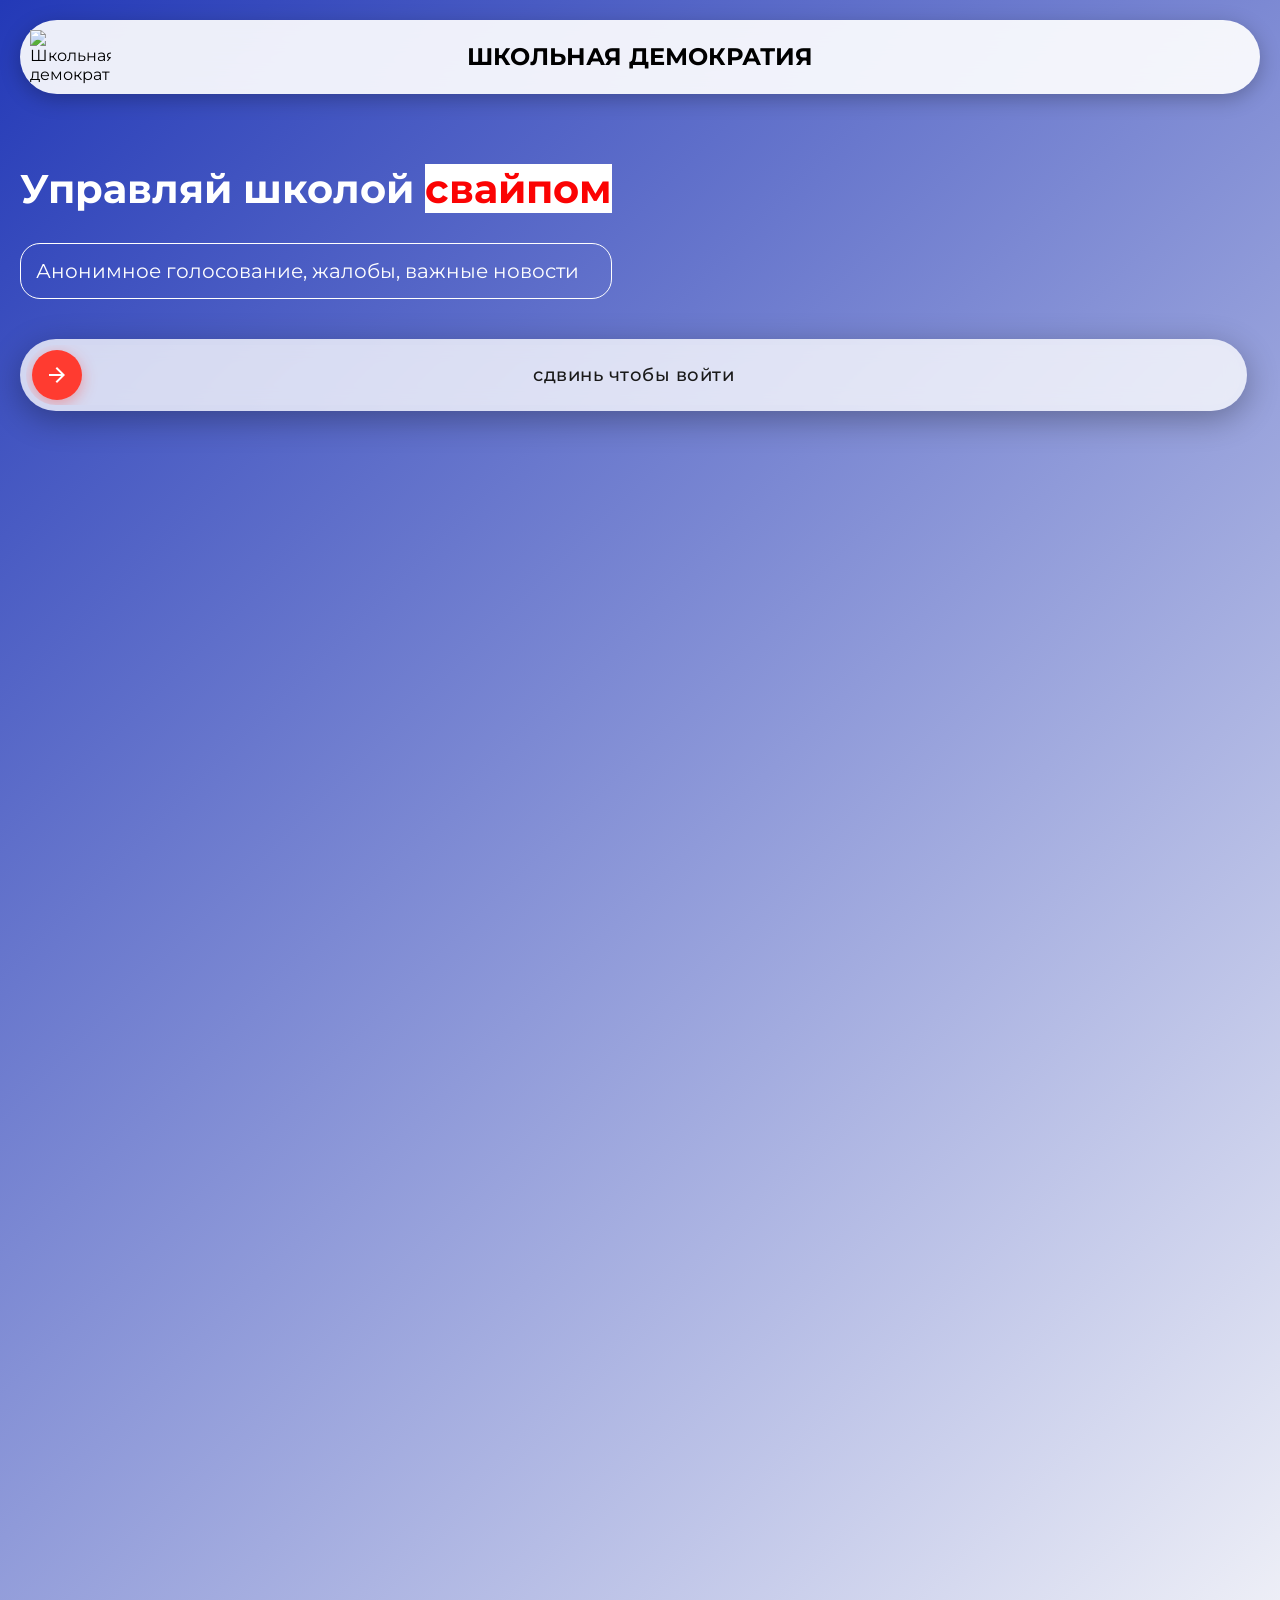
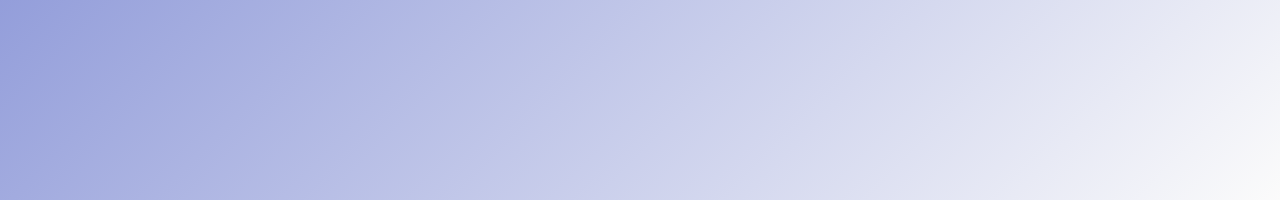
==== index.html @ 7af01a8e "Add files via upload" ====
<!DOCTYPE html>
<html lang="ru">
<head>
  <meta charset="UTF-8">
  <meta name="viewport" content="width=device-width, initial-scale=1.0">

  <title>Школьная Демократия - управляй школой!</title>

  <link rel="stylesheet" href="style.css">

  <!-- Montserrat -->
  <link rel="preconnect" href="https://fonts.googleapis.com">
  <link rel="preconnect" href="https://fonts.gstatic.com" crossorigin>
  <link
    href="https://fonts.googleapis.com/css2?family=Montserrat:wght@400;500;600;700;800;900&display=swap"
    rel="stylesheet"
  >
</head>

<body>

  <header>
    <div class="header_container">

      <img
        src="images/ЛОГО СИНИЙ.png"
        alt="Школьная демократия"
        class="logo"
      >

      <p class="header_text">
        ШКОЛЬНАЯ ДЕМОКРАТИЯ
      </p>

    </div>
  </header>

  <main>
    <div class="hero_container">
      <div class="text_hero_container">
        <h1>Управляй школой <span class="hero_lined">свайпом</span></h1>
        <p>Анонимное голосование, жалобы, важные новости</p>
      </div>
      <div class="hero_image_container">
        <img src="images/lucid-origin_professional_photo_of_3D_icon_isometric_view_blue_ballot_box_with_a_slit_on_top_-0 1.svg" alt="" class="hero_image">
      </div>
    </div>

    <div class="slider-container">
  <div class="slider">
    <div class="slider-track" id="sliderTrack">
      <!-- ДОБАВЛЕН ID="sliderThumb" -->
      <div class="slider-thumb" id="sliderThumb">
        <svg width="24" height="24" viewBox="0 0 24 24" fill="none">
          <path d="M12 4L10.59 5.41L16.17 11H4V13H16.17L10.59 18.59L12 20L20 12L12 4Z" fill="white"/>
        </svg>
      </div>
      <!-- ДОБАВЛЕН ID="sliderText" -->
      <span class="slider-text" id="sliderText">сдвинь чтобы войти</span>
      <!-- ДОБАВЛЕН ТЕКСТ ВНУТРИ МАСКИ И ID -->
      <div class="slider-text-mask" id="sliderTextMask">
        <span class="slider-text" id="sliderTextMasked"></span>
      </div>
    </div>
  </div>
</div>
  </main>
  <script src="script.js"></script>
</body>
</html>
---- style.css ----
* {
  margin: 0;
  padding: 0;
  box-sizing: border-box;

  font-family: 'Montserrat', sans-serif;
}

body {
background: #2339B7;
background: linear-gradient(135deg, #2339B7 0%, #FBFBFB 100%);
min-height: 200vh;
}


header {
  position: sticky;
  top: 0;
  z-index: 1000;

  padding: 20px;
}

.header_container {
  width: 100%;
  max-width: 1400px;

  margin: 0 auto;

  background-color: rgba(255, 255, 255, 0.914);
  backdrop-filter: blur(15px);

  padding: 10px;

  border-radius: 50px;

  display: flex;
  align-items: center;
  position: relative;

  box-shadow: 0 5px 20px rgba(0, 0, 0, 0.25);
}

.logo {
  width: 81px;
  height: auto;

  flex-shrink: 0;
  
  position: relative; /* Чтобы быть уверенным, что лого на своем месте */
  z-index: 2; /* Чтобы лого был поверх текста при наложении */
}


.header_text  {
  font-size: 24px;
  font-weight: 700;
  line-height: 1.15;

  white-space: normal;

  min-width: 0;

  text-align: center;
  position: absolute;
  left: 50%;
  top: 50%;
  transform: translate(-50%, -50%);
  width: 100%; 
  padding: 0 100px; 
  z-index: 1; 
  pointer-events: none; 
}



.hero_container {
  display: flex;
  margin-top: 30px;
  padding: 20px;
}

.text_hero_container h1{
  font-size: 40px;
  color: white;
}

.hero_lined {
  color: rgb(251, 3, 3);
  background-color: white;
}

.text_hero_container p {
  margin-top: 30px;
  font-size: 20px;
  color: white;
  border: 1px solid white;
  padding: 15px;
  border-radius: 20px;
}

/* ===== СЛАЙДЕР ===== */
.slider-container {
  width: 99%;
  padding: 20px;
}

.slider {
  background: rgba(255, 255, 255, 0.77);
  border-radius: 50px;
  padding: 6px;
  backdrop-filter: blur(10px);
  box-shadow: 0 8px 32px rgba(0, 0, 0, 0.3);
}

.slider-track {
  position: relative;
  width: 100%;
  height: 60px;
  background: rgba(255, 255, 255, 0.05);
  border-radius: 50px;
  overflow: hidden;
  cursor: pointer;
  user-select: none;
  touch-action: none;
}

/* ОСНОВНОЙ ТЕКСТ - должен быть непрозрачным */
.slider-text {
  position: absolute;
  top: 50%;
  left: 50%;
  transform: translate(-50%, -50%);
  color: #1a1a1a; /* ИЗМЕНЕНО: теперь непрозрачный черный */
  font-size: 18px;
  font-weight: 500;
  letter-spacing: 0.5px;
  pointer-events: none;
  white-space: nowrap;
  transition: opacity 0.1s ease; /* Добавлено для плавности */
}

/* МАСКА - будет скрывать текст слева направо */
.slider-text-mask {
  position: absolute;
  top: 0;
  left: 0;
  width: 0%; /* НАЧИНАЕТСЯ С 0% */
  height: 100%;
  overflow: hidden;
  pointer-events: none;
  z-index: 1;
  background: rgb(226, 226, 226); /* Прозрачный фон */
}


/* ПОЛЗУНОК */
.slider-thumb {
  position: absolute;
  left: 6px;
  top: 50%;
  transform: translateY(-50%);
  width: 50px;
  height: 50px;
  background: #ff3b30;
  border-radius: 50%;
  display: flex;
  justify-content: center;
  align-items: center;
  box-shadow: 0 4px 15px rgba(255, 59, 48, 0.4);
  transition: background 0.3s ease, box-shadow 0.3s ease;
  cursor: grab;
  z-index: 2;
  touch-action: none;
}

.slider-thumb:active {
  cursor: grabbing;
  box-shadow: 0 6px 25px rgba(255, 59, 48, 0.6);
}

.slider-thumb svg {
  width: 24px;
  height: 24px;
  fill: white;
  pointer-events: none;
}

/* Анимация пульсации */
@keyframes pulse {
  0%, 100% {
    box-shadow: 0 4px 15px rgba(255, 59, 48, 0.4);
  }
  50% {
    box-shadow: 0 4px 30px rgba(255, 59, 48, 0.6);
  }
}

.slider-thumb {
  animation: pulse 2s ease-in-out infinite;
}

.slider-thumb.dragging {
  animation: none;
}
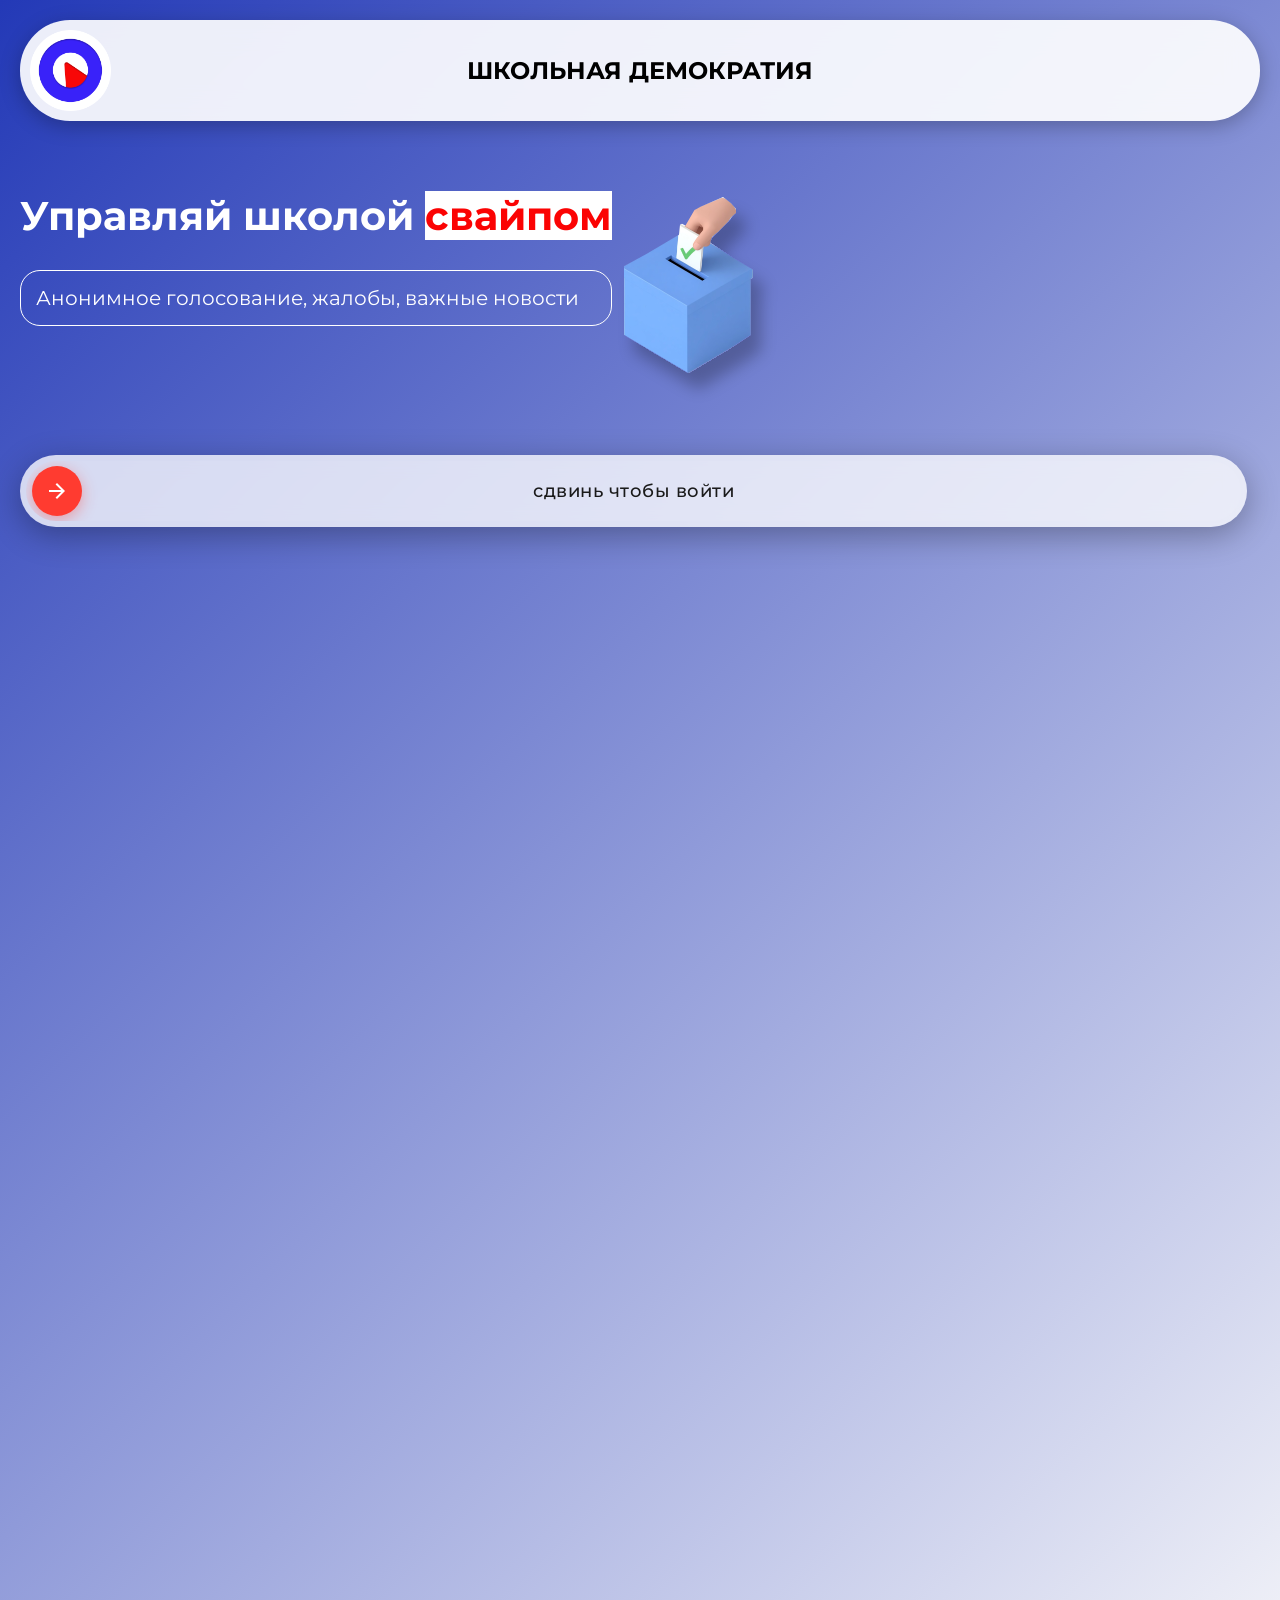
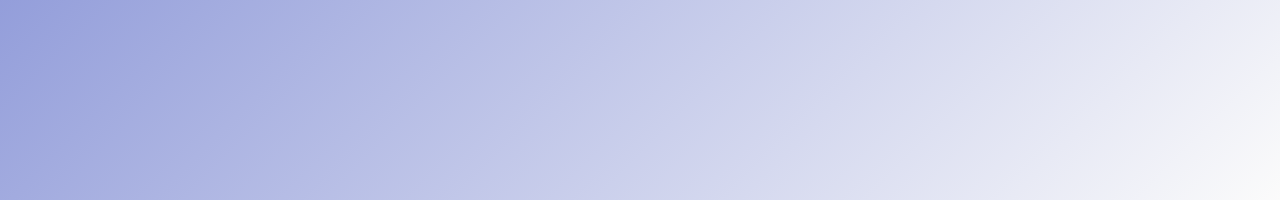
==== commit b09c2209: "Update index.html" ====
--- a/index.html
+++ b/index.html
@@ -23,7 +23,7 @@
     <div class="header_container">
 
       <img
-        src="images/ЛОГО СИНИЙ.png"
+        src="ЛОГО СИНИЙ.png"
         alt="Школьная демократия"
         class="logo"
       >
@@ -42,7 +42,7 @@
         <p>Анонимное голосование, жалобы, важные новости</p>
       </div>
       <div class="hero_image_container">
-        <img src="images/lucid-origin_professional_photo_of_3D_icon_isometric_view_blue_ballot_box_with_a_slit_on_top_-0 1.svg" alt="" class="hero_image">
+        <img src="lucid-origin_professional_photo_of_3D_icon_isometric_view_blue_ballot_box_with_a_slit_on_top_-0 1.svg" alt="" class="hero_image">
       </div>
     </div>
 
@@ -67,4 +67,4 @@
   </main>
   <script src="script.js"></script>
 </body>
-</html>+</html>
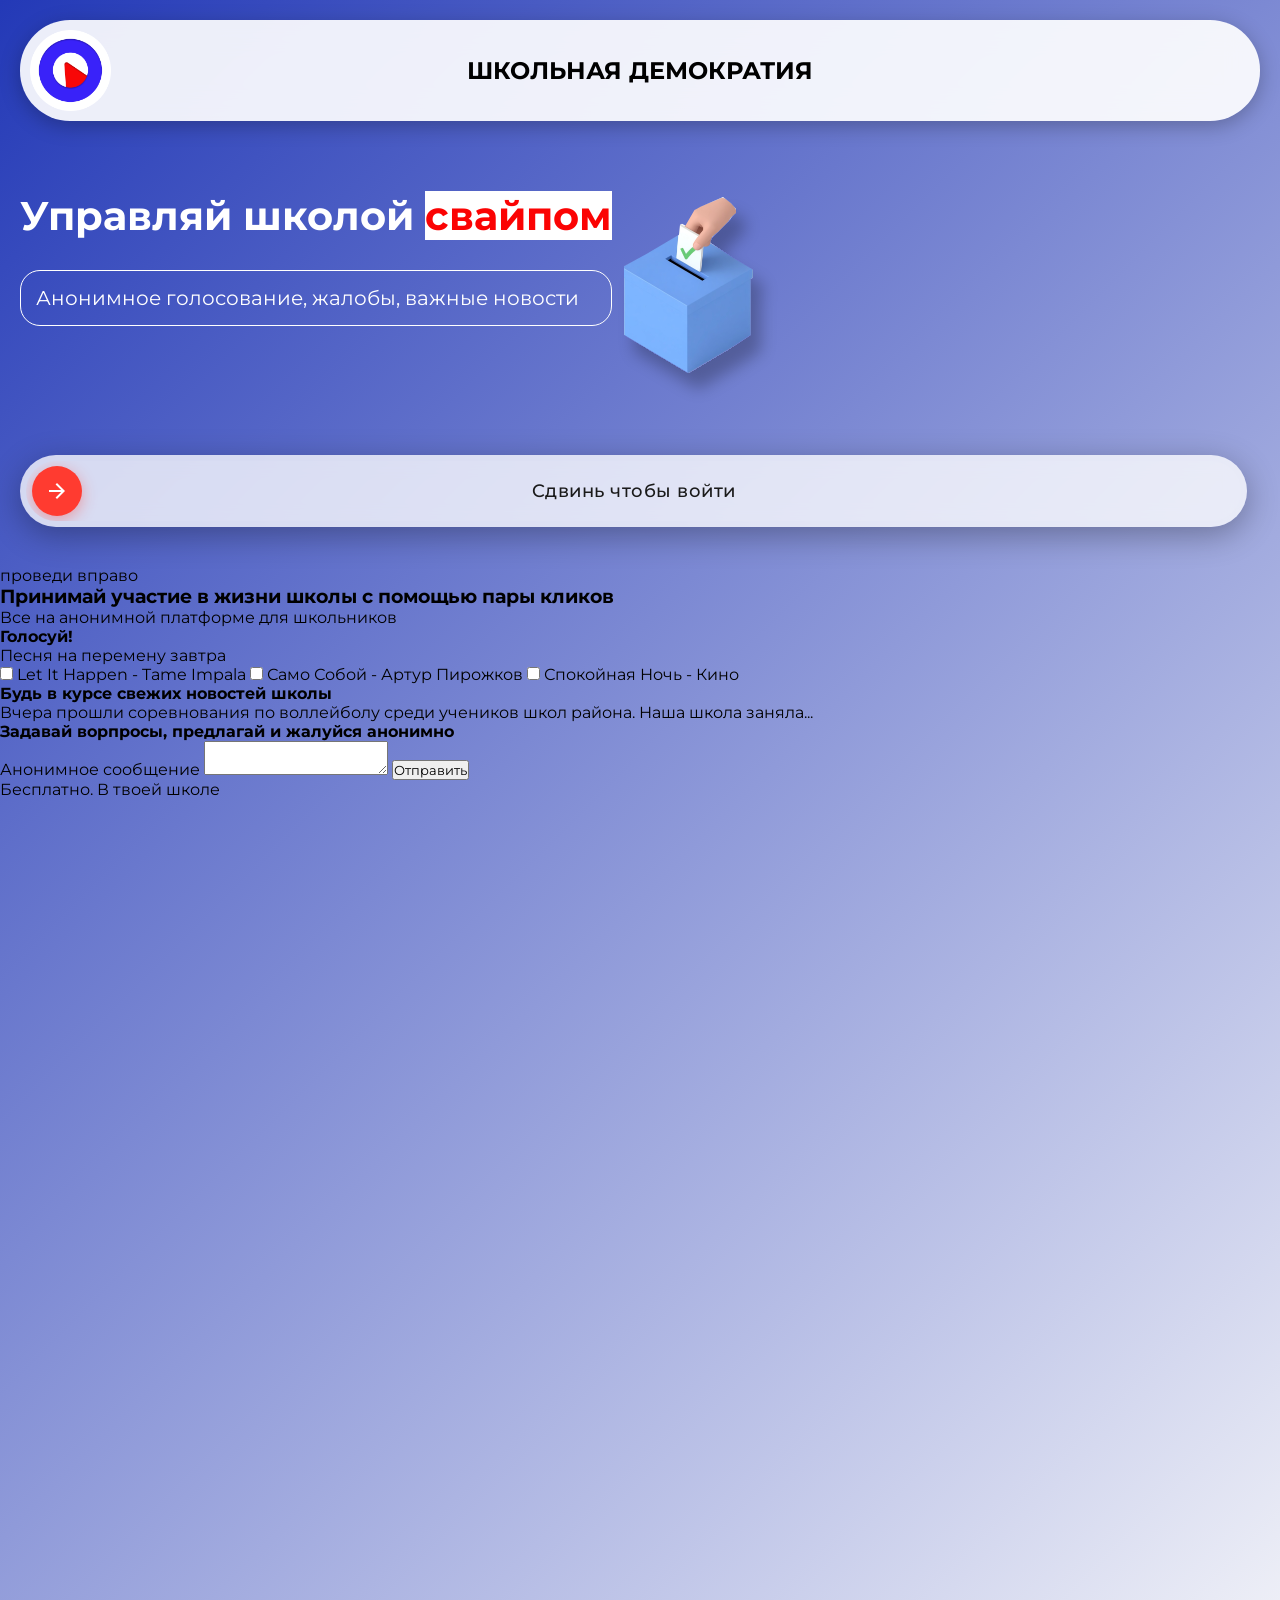
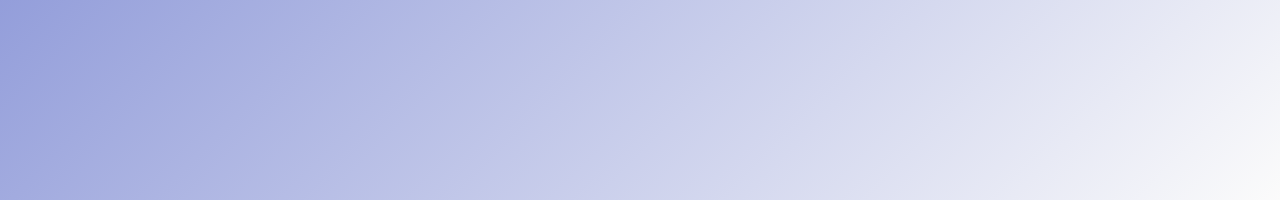
==== commit 8ae72415: "Update index.html" ====
--- a/index.html
+++ b/index.html
@@ -46,24 +46,73 @@
       </div>
     </div>
 
+  <div class="slide_all">
     <div class="slider-container">
-  <div class="slider">
-    <div class="slider-track" id="sliderTrack">
-      <!-- ДОБАВЛЕН ID="sliderThumb" -->
-      <div class="slider-thumb" id="sliderThumb">
-        <svg width="24" height="24" viewBox="0 0 24 24" fill="none">
-          <path d="M12 4L10.59 5.41L16.17 11H4V13H16.17L10.59 18.59L12 20L20 12L12 4Z" fill="white"/>
-        </svg>
-      </div>
-      <!-- ДОБАВЛЕН ID="sliderText" -->
-      <span class="slider-text" id="sliderText">сдвинь чтобы войти</span>
-      <!-- ДОБАВЛЕН ТЕКСТ ВНУТРИ МАСКИ И ID -->
-      <div class="slider-text-mask" id="sliderTextMask">
-        <span class="slider-text" id="sliderTextMasked"></span>
+    <div class="slider">
+      <div class="slider-track" id="sliderTrack">
+        <!-- ДОБАВЛЕН ID="sliderThumb" -->
+        <div class="slider-thumb" id="sliderThumb">
+          <svg width="24" height="24" viewBox="0 0 24 24" fill="none">
+            <path d="M12 4L10.59 5.41L16.17 11H4V13H16.17L10.59 18.59L12 20L20 12L12 4Z" fill="white"/>
+          </svg>
+        </div>
+        <!-- ДОБАВЛЕН ID="sliderText" -->
+        <span class="slider-text" id="sliderText">Cдвинь чтобы войти</span>
+        <!-- ДОБАВЛЕН ТЕКСТ ВНУТРИ МАСКИ И ID -->
+        <div class="slider-text-mask" id="sliderTextMask">
+          <span class="slider-text" id="sliderTextMasked"></span>
+        </div>
       </div>
     </div>
   </div>
-</div>
+  </div>
+  <div class="provedy">
+    <img src="images/icons8-палец.svg" alt="" class="provedy_vpravo">
+    <p>проведи вправо</p>
+  </div>
+  <div class="main_block">
+    <div class="main_text">
+      <h3>Принимай участие в жизни школы с помощью пары кликов</h3>
+      <p>Все на анонимной платформе для школьников</p>
+    </div>
+    <div class="golos">
+      <h4>Голосуй!</h4>
+      <div class="opros">
+        <p>Песня на перемену завтра</p>
+        <div class="opros_form">
+          <label for="">
+            <input type="checkbox" name="" id="">
+            Let It Happen - Tame Impala
+          </label>
+          <label for="">
+            <input type="checkbox" name="" id="">
+            Само Собой - Артур Пирожков
+          </label>
+          <label for="">
+            <input type="checkbox" name="" id="">
+            Спокойная Ночь - Кино
+          </label>
+        </div>
+      </div>
+    </div>
+      <div class="news">
+        <h4>Будь в курсе свежих новостей школы</h4>
+        <div class="text_news">
+          <p>Вчера прошли соревнования по воллейболу среди учеников школ района. Наша школа заняла...</p>
+        </div>
+      </div>
+      <div class="complaint">
+        <h4>Задавай ворпросы, предлагай и жалуйся анонимно</h4>
+        <form action="">
+          <label for="">Анонимное сообщение</label>
+          <textarea name="" id="message"></textarea>
+          <button type="submit">Отправить</button>
+        </form>
+      </div>
+    </div>
+    <p>Бесплатно. В твоей школе</p>
+  </div>
+
   </main>
   <script src="script.js"></script>
 </body>
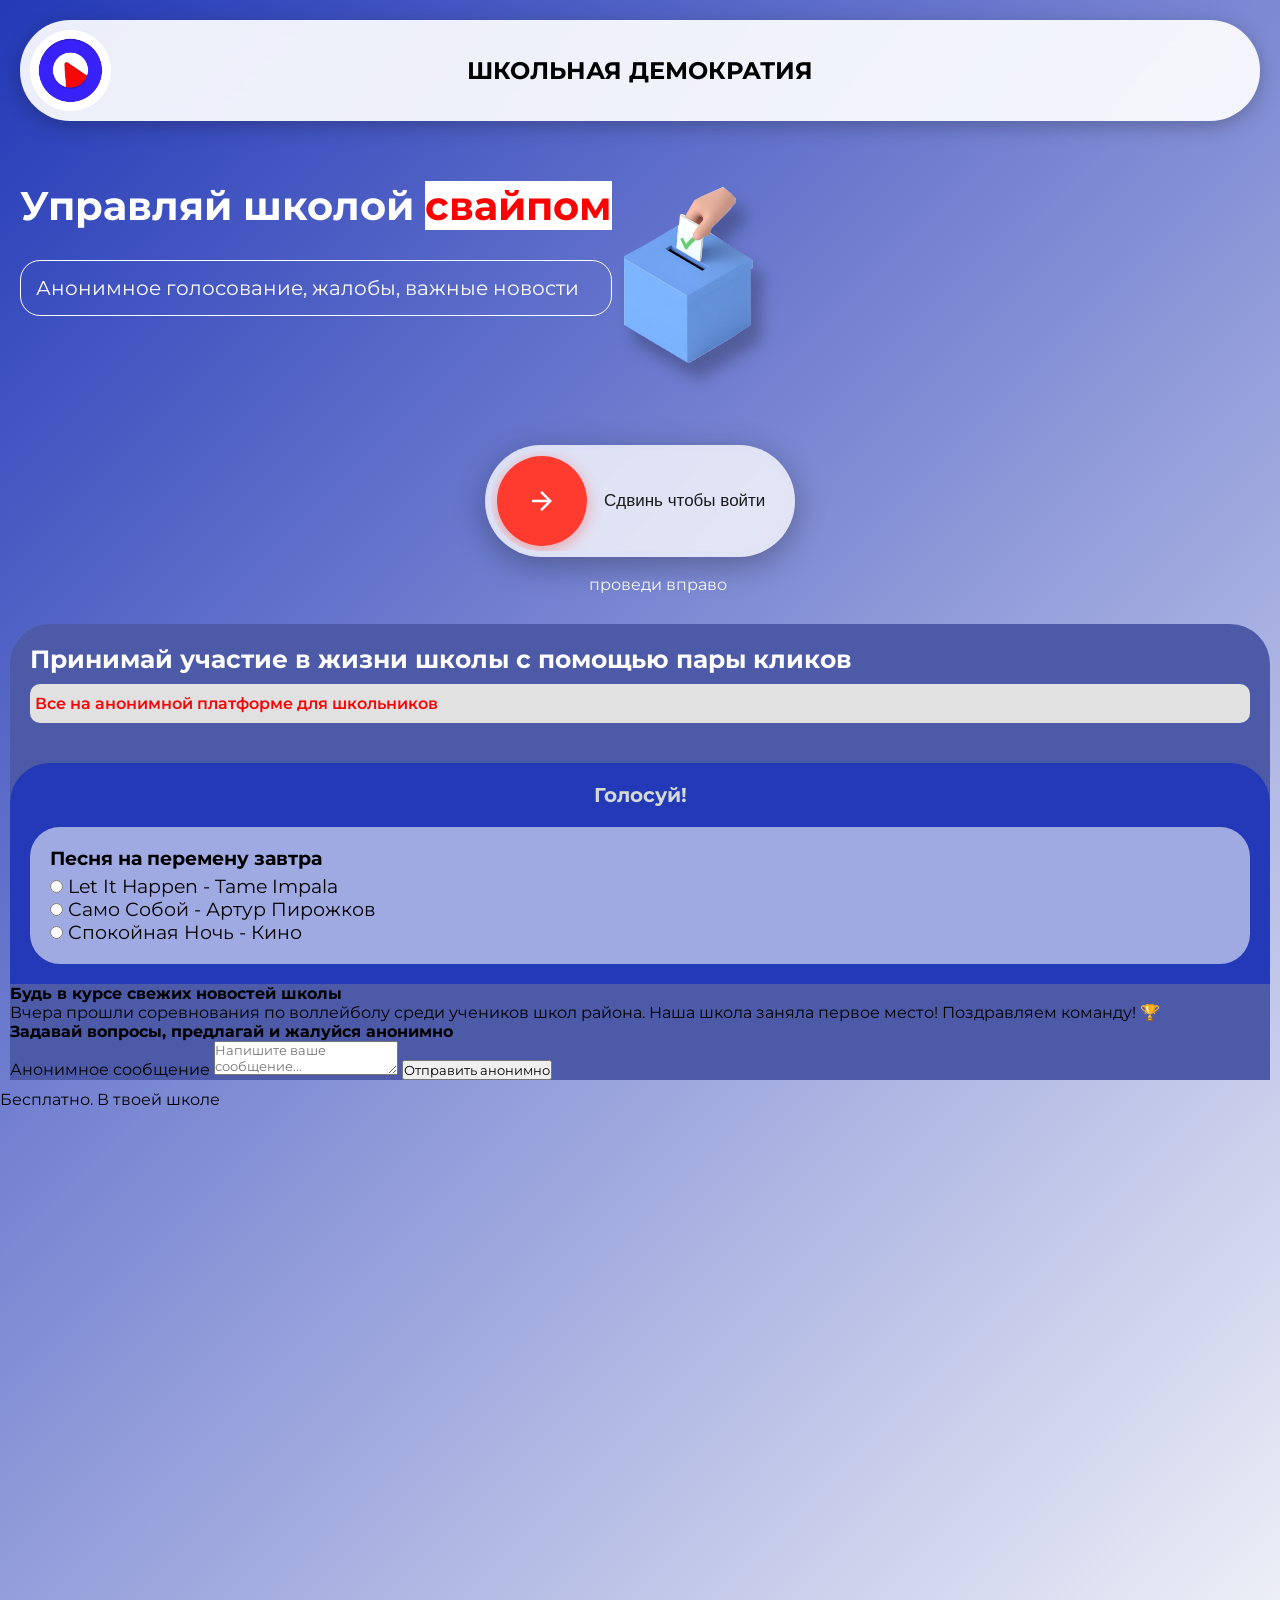
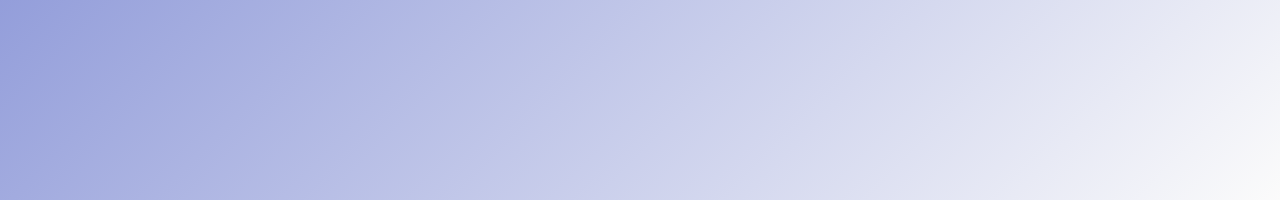
==== commit 18127fbb: "Update index.html" ====
--- a/index.html
+++ b/index.html
@@ -21,17 +21,14 @@
 
   <header>
     <div class="header_container">
-
       <img
         src="ЛОГО СИНИЙ.png"
         alt="Школьная демократия"
         class="logo"
       >
-
       <p class="header_text">
         ШКОЛЬНАЯ ДЕМОКРАТИЯ
       </p>
-
     </div>
   </header>
 
@@ -46,72 +43,77 @@
       </div>
     </div>
 
-  <div class="slide_all">
-    <div class="slider-container">
-    <div class="slider">
-      <div class="slider-track" id="sliderTrack">
-        <!-- ДОБАВЛЕН ID="sliderThumb" -->
-        <div class="slider-thumb" id="sliderThumb">
-          <svg width="24" height="24" viewBox="0 0 24 24" fill="none">
-            <path d="M12 4L10.59 5.41L16.17 11H4V13H16.17L10.59 18.59L12 20L20 12L12 4Z" fill="white"/>
-          </svg>
-        </div>
-        <!-- ДОБАВЛЕН ID="sliderText" -->
-        <span class="slider-text" id="sliderText">Cдвинь чтобы войти</span>
-        <!-- ДОБАВЛЕН ТЕКСТ ВНУТРИ МАСКИ И ID -->
-        <div class="slider-text-mask" id="sliderTextMask">
-          <span class="slider-text" id="sliderTextMasked"></span>
+    <div class="slide_all">
+      <div class="slider-container">
+        <div class="slider">
+          <div class="slider-track" id="sliderTrack">
+            <div class="slider-thumb" id="sliderThumb">
+              <svg width="24" height="24" viewBox="0 0 24 24" fill="none">
+                <path d="M12 4L10.59 5.41L16.17 11H4V13H16.17L10.59 18.59L12 20L20 12L12 4Z" fill="white"/>
+              </svg>
+            </div>
+            <span class="slider-text" id="sliderText">Cдвинь чтобы войти</span>
+            <div class="slider-text-mask" id="sliderTextMask">
+              <span class="slider-text" id="sliderTextMasked"></span>
+            </div>
+          </div>
         </div>
       </div>
     </div>
-  </div>
-  </div>
-  <div class="provedy">
-    <img src="images/icons8-палец.svg" alt="" class="provedy_vpravo">
-    <p>проведи вправо</p>
-  </div>
-  <div class="main_block">
-    <div class="main_text">
-      <h3>Принимай участие в жизни школы с помощью пары кликов</h3>
-      <p>Все на анонимной платформе для школьников</p>
+
+    <div class="provedy">
+      <img src="icons8-палец.svg" alt="" class="provedy_vpravo">
+      <p>проведи вправо</p>
     </div>
-    <div class="golos">
-      <h4>Голосуй!</h4>
-      <div class="opros">
-        <p>Песня на перемену завтра</p>
-        <div class="opros_form">
-          <label for="">
-            <input type="checkbox" name="" id="">
-            Let It Happen - Tame Impala
-          </label>
-          <label for="">
-            <input type="checkbox" name="" id="">
-            Само Собой - Артур Пирожков
-          </label>
-          <label for="">
-            <input type="checkbox" name="" id="">
-            Спокойная Ночь - Кино
-          </label>
+
+    <!-- ===== ИСПРАВЛЕННЫЕ СЕКЦИИ ПОСЛЕ "проведи вправо" ===== -->
+    <div class="main_block">
+      
+      <div class="main_text">
+        <h3>Принимай участие в жизни школы с помощью пары кликов</h3>
+        <p>Все на анонимной платформе для школьников</p>
+      </div>
+      
+      <div class="golos">
+        <h4>Голосуй!</h4>
+        <div class="opros">
+          <p>Песня на перемену завтра</p>
+          <form class="opros_form" id="voteForm">
+            <label>
+              <input type="radio" name="song" value="tame-impala">
+              <span>Let It Happen - Tame Impala</span>
+            </label>
+            <label>
+              <input type="radio" name="song" value="artur-pirozhkov">
+              <span>Само Собой - Артур Пирожков</span>
+            </label>
+            <label>
+              <input type="radio" name="song" value="kino">
+              <span>Спокойная Ночь - Кино</span>
+            </label>
+          </form>
         </div>
       </div>
-    </div>
+      
       <div class="news">
         <h4>Будь в курсе свежих новостей школы</h4>
         <div class="text_news">
-          <p>Вчера прошли соревнования по воллейболу среди учеников школ района. Наша школа заняла...</p>
+          <p>Вчера прошли соревнования по воллейболу среди учеников школ района. Наша школа заняла первое место! Поздравляем команду! 🏆</p>
         </div>
       </div>
+      
       <div class="complaint">
-        <h4>Задавай ворпросы, предлагай и жалуйся анонимно</h4>
-        <form action="">
-          <label for="">Анонимное сообщение</label>
-          <textarea name="" id="message"></textarea>
-          <button type="submit">Отправить</button>
+        <h4>Задавай вопросы, предлагай и жалуйся анонимно</h4>
+        <form id="complaintForm">
+          <label for="message">Анонимное сообщение</label>
+          <textarea name="message" id="message" placeholder="Напишите ваше сообщение..."></textarea>
+          <button type="submit">Отправить анонимно</button>
         </form>
       </div>
+      
     </div>
-    <p>Бесплатно. В твоей школе</p>
-  </div>
+
+    <p class="footer_text">Бесплатно. В твоей школе</p>
 
   </main>
   <script src="script.js"></script>
--- a/style.css
+++ b/style.css
@@ -76,7 +76,7 @@
 
 .hero_container {
   display: flex;
-  margin-top: 30px;
+  margin-top: 20px;
   padding: 20px;
 }
 
@@ -100,14 +100,21 @@
 }
 
 /* ===== СЛАЙДЕР ===== */
+
+.slide_all {
+  display: flex;
+  justify-content: center;
+}
+
 .slider-container {
-  width: 99%;
-  padding: 20px;
+  width: 350px;
+  padding: 20px;
+  height: 100px;
 }
 
 .slider {
   background: rgba(255, 255, 255, 0.77);
-  border-radius: 50px;
+  border-radius: 65px;
   padding: 6px;
   backdrop-filter: blur(10px);
   box-shadow: 0 8px 32px rgba(0, 0, 0, 0.3);
@@ -116,7 +123,7 @@
 .slider-track {
   position: relative;
   width: 100%;
-  height: 60px;
+  height: 100px;
   background: rgba(255, 255, 255, 0.05);
   border-radius: 50px;
   overflow: hidden;
@@ -128,13 +135,14 @@
 /* ОСНОВНОЙ ТЕКСТ - должен быть непрозрачным */
 .slider-text {
   position: absolute;
+  font-family: "Google Sans", sans-serif;
   top: 50%;
-  left: 50%;
+  left: 65%;
   transform: translate(-50%, -50%);
   color: #1a1a1a; /* ИЗМЕНЕНО: теперь непрозрачный черный */
-  font-size: 18px;
+  font-size: 17px;
   font-weight: 500;
-  letter-spacing: 0.5px;
+  letter-spacing: 0.001px;
   pointer-events: none;
   white-space: nowrap;
   transition: opacity 0.1s ease; /* Добавлено для плавности */
@@ -143,6 +151,7 @@
 /* МАСКА - будет скрывать текст слева направо */
 .slider-text-mask {
   position: absolute;
+  border-radius: 20px;
   top: 0;
   left: 0;
   width: 0%; /* НАЧИНАЕТСЯ С 0% */
@@ -150,7 +159,7 @@
   overflow: hidden;
   pointer-events: none;
   z-index: 1;
-  background: rgb(226, 226, 226); /* Прозрачный фон */
+  background: rgb(202, 225, 208); /* Прозрачный фон */
 }
 
 
@@ -160,8 +169,8 @@
   left: 6px;
   top: 50%;
   transform: translateY(-50%);
-  width: 50px;
-  height: 50px;
+  width: 90px;
+  height: 90px;
   background: #ff3b30;
   border-radius: 50%;
   display: flex;
@@ -180,8 +189,8 @@
 }
 
 .slider-thumb svg {
-  width: 24px;
-  height: 24px;
+  width: 30px;
+  height: 30px;
   fill: white;
   pointer-events: none;
 }
@@ -202,4 +211,87 @@
 
 .slider-thumb.dragging {
   animation: none;
-}+}
+
+.provedy {
+  display: flex;
+  justify-content: center;
+
+  margin-top: 50px;
+  align-items: center;
+}
+
+.provedy p {
+  color: white;
+}
+
+.provedy_vpravo {
+  width: 35px;
+}
+
+.main_block {
+  background-color: #4d5aa7;
+  margin: 10px;
+  margin-top: 30px;
+  border-top-right-radius: 40px;
+  border-top-left-radius: 40px;
+}
+
+.main_text {
+  padding: 20px;
+}
+
+.main_text h3 {
+  color: white;
+  font-size: 25px;
+  margin-bottom: 10px;
+}
+
+.main_text p {
+  color: rgb(246, 5, 5);
+  background-color: #e3e3e3fc;
+  font-weight: 600;
+  padding-block: 10px;
+  padding-left: 5px;
+  border-radius: 10px;
+  margin-bottom: 20px;
+}
+
+.golos {
+  background-color: #2339B7;
+  padding: 20px;
+  border-top-right-radius: 40px;
+  border-top-left-radius: 40px;
+}
+
+.golos h4 {
+  text-align: center;
+  color: rgb(211, 218, 212);
+  font-size: 20px;
+  margin-bottom: 20px;
+}
+
+.opros {
+  background-color: #a0aae2;
+  padding: 20px;
+  border-radius: 30px;
+}
+
+.opros p {
+  font-weight: 700;
+  font-size: 19px;
+  margin-bottom: 5px;
+}
+
+.opros_form {
+  display: flex;
+  flex-direction: column;
+  font-size: 19px;
+  justify-content: center;
+}
+
+input[type="checkbox"] {
+  width: 30px;
+  height: 30px;
+  border-radius: 50%;
+}
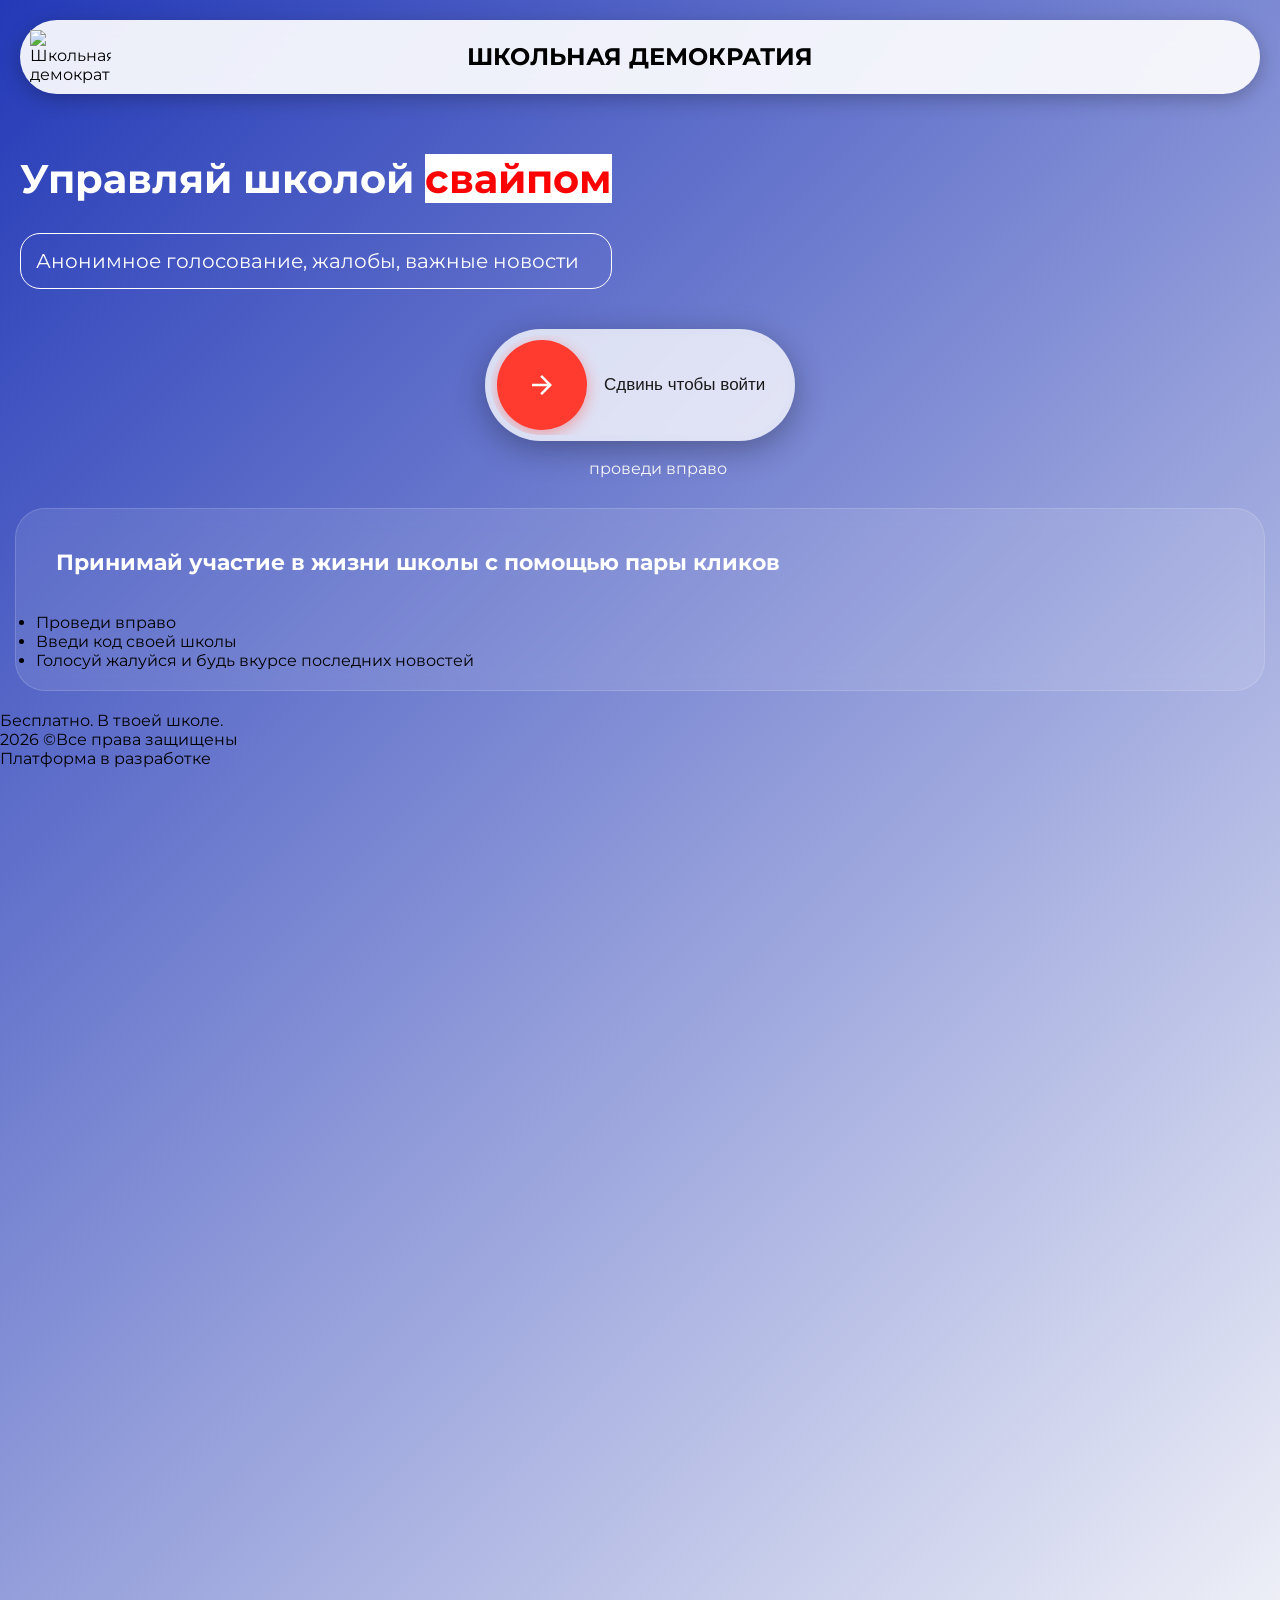
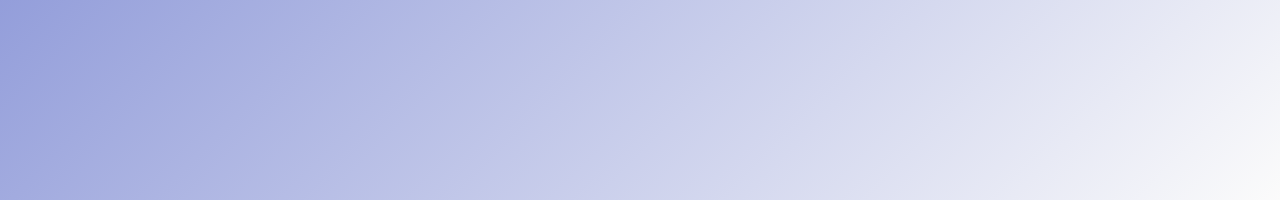
==== commit e4913360: "Update index.html" ====
--- a/index.html
+++ b/index.html
@@ -22,7 +22,7 @@
   <header>
     <div class="header_container">
       <img
-        src="ЛОГО СИНИЙ.png"
+        src="images/ЛОГО СИНИЙ.png"
         alt="Школьная демократия"
         class="logo"
       >
@@ -39,7 +39,7 @@
         <p>Анонимное голосование, жалобы, важные новости</p>
       </div>
       <div class="hero_image_container">
-        <img src="lucid-origin_professional_photo_of_3D_icon_isometric_view_blue_ballot_box_with_a_slit_on_top_-0 1.svg" alt="" class="hero_image">
+        <img src="images/lucid-origin_professional_photo_of_3D_icon_isometric_view_blue_ballot_box_with_a_slit_on_top_-0 1.svg" alt="" class="hero_image">
       </div>
     </div>
 
@@ -62,7 +62,7 @@
     </div>
 
     <div class="provedy">
-      <img src="icons8-палец.svg" alt="" class="provedy_vpravo">
+      <img src="images/icons8-палец.svg" alt="" class="provedy_vpravo">
       <p>проведи вправо</p>
     </div>
 
@@ -71,51 +71,22 @@
       
       <div class="main_text">
         <h3>Принимай участие в жизни школы с помощью пары кликов</h3>
-        <p>Все на анонимной платформе для школьников</p>
       </div>
+      <div class="main_list">
+        <ul>
+          <li>Проведи вправо</li>
+          <li>Введи код своей школы</li>
+          <li>Голосуй жалуйся и будь вкурсе последних новостей</li>
+        </ul>
+      </div>
+
       
-      <div class="golos">
-        <h4>Голосуй!</h4>
-        <div class="opros">
-          <p>Песня на перемену завтра</p>
-          <form class="opros_form" id="voteForm">
-            <label>
-              <input type="radio" name="song" value="tame-impala">
-              <span>Let It Happen - Tame Impala</span>
-            </label>
-            <label>
-              <input type="radio" name="song" value="artur-pirozhkov">
-              <span>Само Собой - Артур Пирожков</span>
-            </label>
-            <label>
-              <input type="radio" name="song" value="kino">
-              <span>Спокойная Ночь - Кино</span>
-            </label>
-          </form>
-        </div>
-      </div>
-      
-      <div class="news">
-        <h4>Будь в курсе свежих новостей школы</h4>
-        <div class="text_news">
-          <p>Вчера прошли соревнования по воллейболу среди учеников школ района. Наша школа заняла первое место! Поздравляем команду! 🏆</p>
-        </div>
-      </div>
-      
-      <div class="complaint">
-        <h4>Задавай вопросы, предлагай и жалуйся анонимно</h4>
-        <form id="complaintForm">
-          <label for="message">Анонимное сообщение</label>
-          <textarea name="message" id="message" placeholder="Напишите ваше сообщение..."></textarea>
-          <button type="submit">Отправить анонимно</button>
-        </form>
-      </div>
-      
-    </div>
-
-    <p class="footer_text">Бесплатно. В твоей школе</p>
-
-  </main>
+    </main>
+    <p class="foot">Бесплатно. В твоей школе.</p>
+    <footer>
+      <p>2026 &copyВсе права защищены</p>
+      <p>Платформа в разработке</p>
+    </footer>
   <script src="script.js"></script>
 </body>
 </html>
--- a/style.css
+++ b/style.css
@@ -295,3 +295,337 @@
   height: 30px;
   border-radius: 50%;
 }
+
+/* ===== ОПРОСЫ И НОВОСТИ ===== */
+
+.main_block {
+  background: rgba(255, 255, 255, 0.1);
+  backdrop-filter: blur(10px);
+  margin: 20px 15px;
+  margin-top: 30px;
+  border-radius: 30px;
+  padding: 20px;
+  border: 1px solid rgba(255, 255, 255, 0.15);
+}
+
+.main_text h3 {
+  color: white;
+  font-size: 22px;
+  margin-bottom: 15px;
+  font-weight: 700;
+  line-height: 1.3;
+}
+
+.main_text > p {
+  color: #ff6b6b;
+  background: rgba(255, 255, 255, 0.95);
+  font-weight: 600;
+  padding: 12px 15px;
+  border-radius: 15px;
+  margin-bottom: 20px;
+  font-size: 15px;
+}
+
+.golos {
+  background: rgba(35, 57, 183, 0.6);
+  padding: 20px;
+  border-radius: 20px;
+  margin-bottom: 20px;
+}
+
+.golos h4 {
+  text-align: center;
+  color: #d3dad4;
+  font-size: 20px;
+  margin-bottom: 20px;
+  font-weight: 600;
+}
+
+.opros {
+  background: rgba(255, 255, 255, 0.15);
+  padding: 20px;
+  border-radius: 20px;
+  backdrop-filter: blur(5px);
+}
+
+.opros > p {
+  font-weight: 700;
+  font-size: 18px;
+  color: white;
+  margin-bottom: 15px;
+}
+
+.opros_form {
+  display: flex;
+  flex-direction: column;
+  gap: 12px;
+}
+
+/* КРАСИВЫЕ RADIO КНОПКИ */
+.opros_form label {
+  display: flex;
+  align-items: center;
+  gap: 12px;
+  color: white;
+  font-size: 16px;
+  cursor: pointer;
+  padding: 10px 15px;
+  background: rgba(255, 255, 255, 0.08);
+  border-radius: 15px;
+  transition: background 0.3s ease;
+}
+
+.opros_form label:hover {
+  background: rgba(255, 255, 255, 0.15);
+}
+
+.opros_form input[type="radio"] {
+  appearance: none;
+  -webkit-appearance: none;
+  width: 24px;
+  height: 24px;
+  border: 2px solid rgba(255, 255, 255, 0.3);
+  border-radius: 50%;
+  outline: none;
+  cursor: pointer;
+  transition: all 0.3s ease;
+  flex-shrink: 0;
+  position: relative;
+}
+
+.opros_form input[type="radio"]:checked {
+  border-color: #4cd964;
+  background: #4cd964;
+}
+
+.opros_form input[type="radio"]:checked::after {
+  content: '';
+  position: absolute;
+  top: 50%;
+  left: 50%;
+  transform: translate(-50%, -50%);
+  width: 8px;
+  height: 8px;
+  background: white;
+  border-radius: 50%;
+}
+
+.opros_form input[type="radio"]:checked + span {
+  color: #4cd964;
+}
+
+/* НОВОСТИ */
+.news {
+  background: rgba(35, 57, 183, 0.6);
+  padding: 20px;
+  border-radius: 20px;
+  margin-bottom: 20px;
+}
+
+.news h4 {
+  text-align: center;
+  color: #d3dad4;
+  font-size: 20px;
+  margin-bottom: 15px;
+  font-weight: 600;
+}
+
+.text_news {
+  background: rgba(255, 255, 255, 0.15);
+  padding: 15px;
+  border-radius: 15px;
+}
+
+.text_news p {
+  color: white;
+  font-size: 15px;
+  line-height: 1.5;
+}
+
+/* ЖАЛОБЫ И ПРЕДЛОЖЕНИЯ */
+.complaint {
+  background: rgba(35, 57, 183, 0.6);
+  padding: 20px;
+  border-radius: 20px;
+  margin-bottom: 20px;
+}
+
+.complaint h4 {
+  text-align: center;
+  color: #d3dad4;
+  font-size: 20px;
+  margin-bottom: 15px;
+  font-weight: 600;
+}
+
+.complaint form {
+  display: flex;
+  flex-direction: column;
+  gap: 10px;
+}
+
+.complaint label {
+  color: white;
+  font-size: 15px;
+  font-weight: 500;
+}
+
+.complaint textarea {
+  width: 100%;
+  padding: 15px;
+  border-radius: 15px;
+  border: none;
+  background: rgba(255, 255, 255, 0.9);
+  font-family: 'Montserrat', sans-serif;
+  font-size: 15px;
+  resize: vertical;
+  min-height: 100px;
+}
+
+.complaint textarea:focus {
+  outline: 2px solid #4cd964;
+}
+
+.complaint button {
+  padding: 14px;
+  border: none;
+  border-radius: 15px;
+  background: #4cd964;
+  color: white;
+  font-size: 18px;
+  font-weight: 700;
+  cursor: pointer;
+  transition: background 0.3s ease;
+}
+
+.complaint button:hover {
+  background: #34c759;
+}
+
+.complaint button:active {
+  transform: scale(0.97);
+}
+
+/* ПОДВАЛ */
+main > p {
+  text-align: center;
+  color: rgba(255, 255, 255, 0.5);
+  font-size: 14px;
+  padding: 20px;
+  font-weight: 400;
+  letter-spacing: 0.5px;
+}
+
+/* ===== АДАПТИВНОСТЬ ===== */
+@media (max-width: 768px) {
+  .main_block {
+    margin: 15px 10px;
+    padding: 15px;
+    border-radius: 20px;
+  }
+
+  .main_text h3 {
+    font-size: 24px;
+  }
+
+  .main_text > p {
+    font-size: 13px;
+    padding: 10px 12px;
+  }
+
+  .golos h4,
+  .news h4,
+  .complaint h4 {
+    font-size: 17px;
+  }
+
+  .opros > p {
+    font-size: 16px;
+  }
+
+  .opros_form label {
+    font-size: 14px;
+    padding: 8px 12px;
+  }
+
+  .opros_form input[type="radio"] {
+    width: 20px;
+    height: 20px;
+  }
+
+  .complaint textarea {
+    font-size: 14px;
+    min-height: 80px;
+  }
+
+  .complaint button {
+    font-size: 16px;
+    padding: 12px;
+  }
+}
+
+@media (max-width: 480px) {
+  .main_block {
+    margin: 10px 8px;
+    padding: 12px;
+    border-radius: 16px;
+  }
+
+  .main_text h3 {
+    font-size: 16px;
+  }
+
+  .main_text > p {
+    font-size: 12px;
+    padding: 8px 10px;
+  }
+
+  .golos {
+    padding: 15px;
+  }
+
+  .golos h4,
+  .news h4,
+  .complaint h4 {
+    font-size: 15px;
+  }
+
+  .opros {
+    padding: 15px;
+  }
+
+  .opros > p {
+    font-size: 14px;
+  }
+
+  .opros_form label {
+    font-size: 13px;
+    padding: 6px 10px;
+    gap: 8px;
+  }
+
+  .opros_form input[type="radio"] {
+    width: 18px;
+    height: 18px;
+  }
+
+  .text_news p {
+    font-size: 13px;
+  }
+
+  .complaint textarea {
+    font-size: 13px;
+    min-height: 60px;
+    padding: 10px;
+  }
+
+  .complaint button {
+    font-size: 14px;
+    padding: 10px;
+  }
+
+  main > p {
+    font-size: 12px;
+    padding: 15px;
+  }
+}
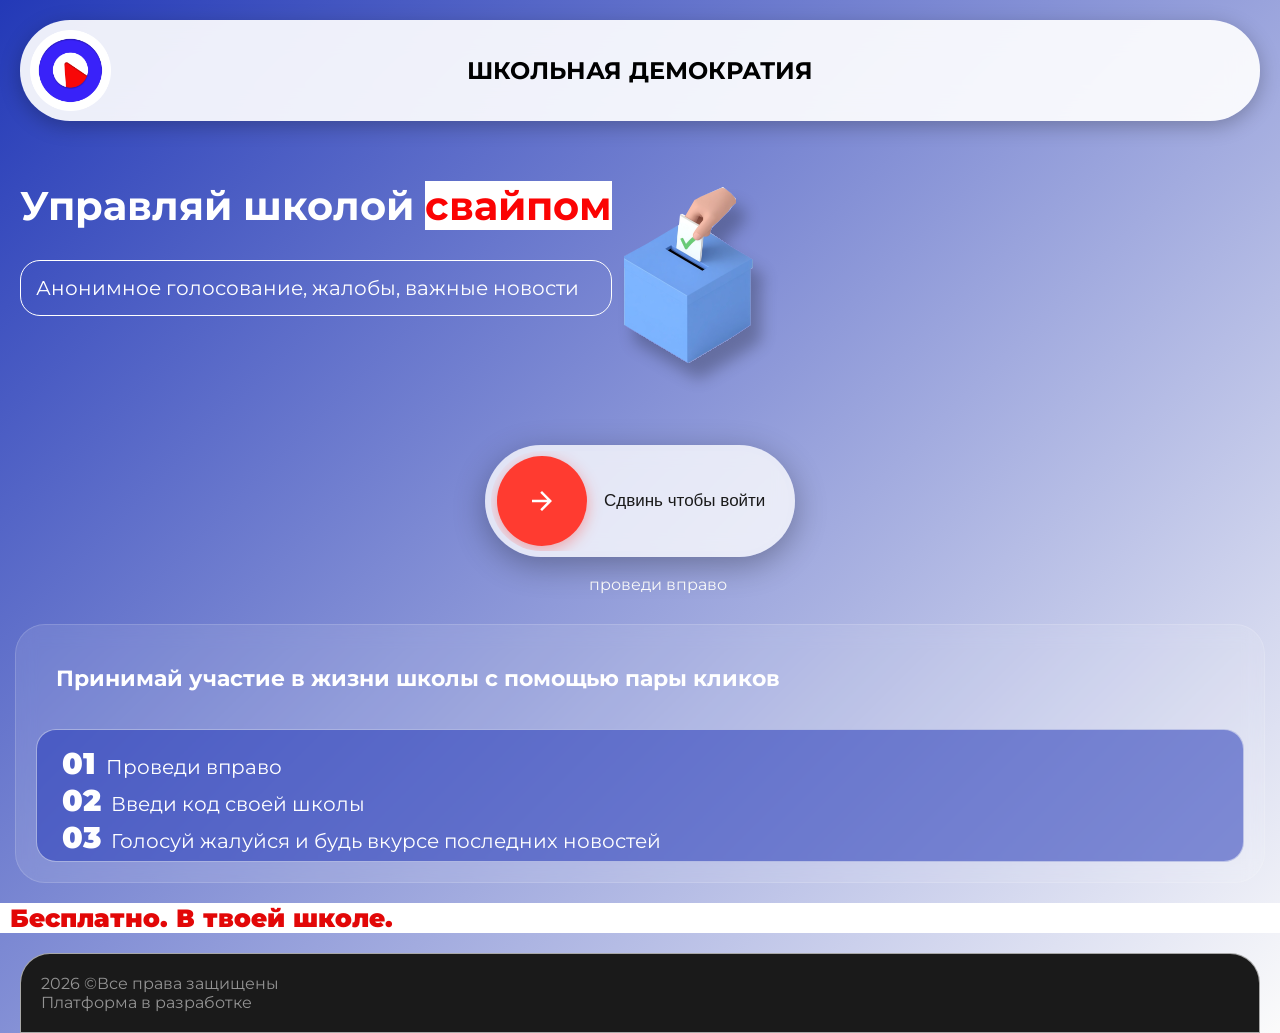
==== commit c4e1692a: "Update index.html" ====
--- a/index.html
+++ b/index.html
@@ -22,7 +22,7 @@
   <header>
     <div class="header_container">
       <img
-        src="images/ЛОГО СИНИЙ.png"
+        src="ЛОГО СИНИЙ.png"
         alt="Школьная демократия"
         class="logo"
       >
@@ -39,7 +39,7 @@
         <p>Анонимное голосование, жалобы, важные новости</p>
       </div>
       <div class="hero_image_container">
-        <img src="images/lucid-origin_professional_photo_of_3D_icon_isometric_view_blue_ballot_box_with_a_slit_on_top_-0 1.svg" alt="" class="hero_image">
+        <img src="lucid-origin_professional_photo_of_3D_icon_isometric_view_blue_ballot_box_with_a_slit_on_top_-0 1.svg" alt="" class="hero_image">
       </div>
     </div>
 
--- a/style.css
+++ b/style.css
@@ -9,7 +9,6 @@
 body {
 background: #2339B7;
 background: linear-gradient(135deg, #2339B7 0%, #FBFBFB 100%);
-min-height: 200vh;
 }
 
 
@@ -316,316 +315,47 @@
   line-height: 1.3;
 }
 
-.main_text > p {
-  color: #ff6b6b;
-  background: rgba(255, 255, 255, 0.95);
-  font-weight: 600;
-  padding: 12px 15px;
-  border-radius: 15px;
-  margin-bottom: 20px;
-  font-size: 15px;
-}
-
-.golos {
-  background: rgba(35, 57, 183, 0.6);
-  padding: 20px;
+.main_list {
+  background-color: #2339b78a;
+  padding: 5px;
   border-radius: 20px;
-  margin-bottom: 20px;
-}
-
-.golos h4 {
-  text-align: center;
-  color: #d3dad4;
+  padding-top: 15px;
+  border: solid 1px #fbfbfb82;
+}
+
+.main_list ul{
+  list-style: none;
+  padding-inline: 20px;
+}
+
+.main_list li {
+  counter-increment: steps;
+  color: white;
   font-size: 20px;
-  margin-bottom: 20px;
-  font-weight: 600;
-}
-
-.opros {
-  background: rgba(255, 255, 255, 0.15);
-  padding: 20px;
-  border-radius: 20px;
-  backdrop-filter: blur(5px);
-}
-
-.opros > p {
-  font-weight: 700;
-  font-size: 18px;
-  color: white;
-  margin-bottom: 15px;
-}
-
-.opros_form {
-  display: flex;
-  flex-direction: column;
-  gap: 12px;
-}
-
-/* КРАСИВЫЕ RADIO КНОПКИ */
-.opros_form label {
-  display: flex;
-  align-items: center;
-  gap: 12px;
-  color: white;
-  font-size: 16px;
-  cursor: pointer;
-  padding: 10px 15px;
-  background: rgba(255, 255, 255, 0.08);
-  border-radius: 15px;
-  transition: background 0.3s ease;
-}
-
-.opros_form label:hover {
-  background: rgba(255, 255, 255, 0.15);
-}
-
-.opros_form input[type="radio"] {
-  appearance: none;
-  -webkit-appearance: none;
-  width: 24px;
-  height: 24px;
-  border: 2px solid rgba(255, 255, 255, 0.3);
-  border-radius: 50%;
-  outline: none;
-  cursor: pointer;
-  transition: all 0.3s ease;
-  flex-shrink: 0;
-  position: relative;
-}
-
-.opros_form input[type="radio"]:checked {
-  border-color: #4cd964;
-  background: #4cd964;
-}
-
-.opros_form input[type="radio"]:checked::after {
-  content: '';
-  position: absolute;
-  top: 50%;
-  left: 50%;
-  transform: translate(-50%, -50%);
-  width: 8px;
-  height: 8px;
-  background: white;
-  border-radius: 50%;
-}
-
-.opros_form input[type="radio"]:checked + span {
-  color: #4cd964;
-}
-
-/* НОВОСТИ */
-.news {
-  background: rgba(35, 57, 183, 0.6);
-  padding: 20px;
-  border-radius: 20px;
-  margin-bottom: 20px;
-}
-
-.news h4 {
-  text-align: center;
-  color: #d3dad4;
-  font-size: 20px;
-  margin-bottom: 15px;
-  font-weight: 600;
-}
-
-.text_news {
-  background: rgba(255, 255, 255, 0.15);
-  padding: 15px;
-  border-radius: 15px;
-}
-
-.text_news p {
-  color: white;
-  font-size: 15px;
-  line-height: 1.5;
-}
-
-/* ЖАЛОБЫ И ПРЕДЛОЖЕНИЯ */
-.complaint {
-  background: rgba(35, 57, 183, 0.6);
-  padding: 20px;
-  border-radius: 20px;
-  margin-bottom: 20px;
-}
-
-.complaint h4 {
-  text-align: center;
-  color: #d3dad4;
-  font-size: 20px;
-  margin-bottom: 15px;
-  font-weight: 600;
-}
-
-.complaint form {
-  display: flex;
-  flex-direction: column;
-  gap: 10px;
-}
-
-.complaint label {
-  color: white;
-  font-size: 15px;
-  font-weight: 500;
-}
-
-.complaint textarea {
-  width: 100%;
-  padding: 15px;
-  border-radius: 15px;
-  border: none;
-  background: rgba(255, 255, 255, 0.9);
-  font-family: 'Montserrat', sans-serif;
-  font-size: 15px;
-  resize: vertical;
-  min-height: 100px;
-}
-
-.complaint textarea:focus {
-  outline: 2px solid #4cd964;
-}
-
-.complaint button {
-  padding: 14px;
-  border: none;
-  border-radius: 15px;
-  background: #4cd964;
-  color: white;
-  font-size: 18px;
-  font-weight: 700;
-  cursor: pointer;
-  transition: background 0.3s ease;
-}
-
-.complaint button:hover {
-  background: #34c759;
-}
-
-.complaint button:active {
-  transform: scale(0.97);
-}
-
-/* ПОДВАЛ */
-main > p {
-  text-align: center;
-  color: rgba(255, 255, 255, 0.5);
-  font-size: 14px;
-  padding: 20px;
-  font-weight: 400;
-  letter-spacing: 0.5px;
-}
-
-/* ===== АДАПТИВНОСТЬ ===== */
-@media (max-width: 768px) {
-  .main_block {
-    margin: 15px 10px;
-    padding: 15px;
-    border-radius: 20px;
-  }
-
-  .main_text h3 {
-    font-size: 24px;
-  }
-
-  .main_text > p {
-    font-size: 13px;
-    padding: 10px 12px;
-  }
-
-  .golos h4,
-  .news h4,
-  .complaint h4 {
-    font-size: 17px;
-  }
-
-  .opros > p {
-    font-size: 16px;
-  }
-
-  .opros_form label {
-    font-size: 14px;
-    padding: 8px 12px;
-  }
-
-  .opros_form input[type="radio"] {
-    width: 20px;
-    height: 20px;
-  }
-
-  .complaint textarea {
-    font-size: 14px;
-    min-height: 80px;
-  }
-
-  .complaint button {
-    font-size: 16px;
-    padding: 12px;
-  }
-}
-
-@media (max-width: 480px) {
-  .main_block {
-    margin: 10px 8px;
-    padding: 12px;
-    border-radius: 16px;
-  }
-
-  .main_text h3 {
-    font-size: 16px;
-  }
-
-  .main_text > p {
-    font-size: 12px;
-    padding: 8px 10px;
-  }
-
-  .golos {
-    padding: 15px;
-  }
-
-  .golos h4,
-  .news h4,
-  .complaint h4 {
-    font-size: 15px;
-  }
-
-  .opros {
-    padding: 15px;
-  }
-
-  .opros > p {
-    font-size: 14px;
-  }
-
-  .opros_form label {
-    font-size: 13px;
-    padding: 6px 10px;
-    gap: 8px;
-  }
-
-  .opros_form input[type="radio"] {
-    width: 18px;
-    height: 18px;
-  }
-
-  .text_news p {
-    font-size: 13px;
-  }
-
-  .complaint textarea {
-    font-size: 13px;
-    min-height: 60px;
-    padding: 10px;
-  }
-
-  .complaint button {
-    font-size: 14px;
-    padding: 10px;
-  }
-
-  main > p {
-    font-size: 12px;
-    padding: 15px;
-  }
-}
+}
+
+.main_list li::before {
+  content: counter(steps, decimal-leading-zero);
+  display: inline-flex;
+  font-size: 30px;
+  margin-right: 10px;
+  font-weight: 900;
+}
+
+.foot {
+  font-size: 25px;
+  font-weight: 900;
+  color: rgb(226, 7, 7);
+  background-color: white;
+  padding-inline: 10px;
+}
+
+footer {
+  background-color: #1a1a1a;
+  color: #fbfbfb89;
+  padding: 20px;
+  margin: 20px;
+  margin-bottom: 0;
+  border-radius: 30px 30px 0px 0px;
+  border: solid 1px rgba(255, 255, 255, 0.619);
+}
